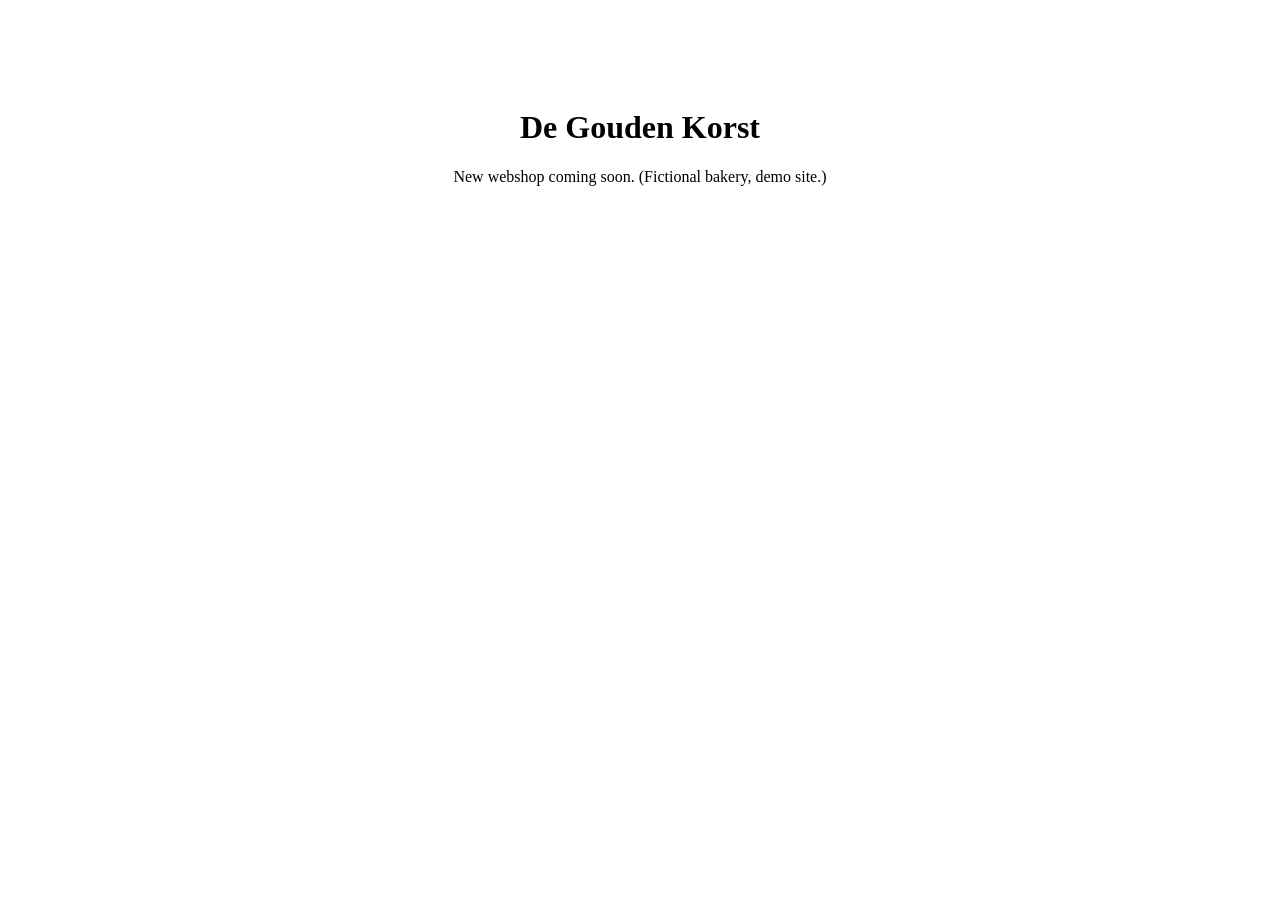
==== index.html @ d1b5ece7 "Initial commit: placeholder page" ====
<!doctype html>
<html lang="en"><head><meta charset="utf-8"><meta name="viewport" content="width=device-width, initial-scale=1"><title>De Gouden Korst</title></head>
<body style="font-family:Georgia,serif;text-align:center;padding:80px 16px"><h1>De Gouden Korst</h1><p>New webshop coming soon. (Fictional bakery, demo site.)</p></body></html>
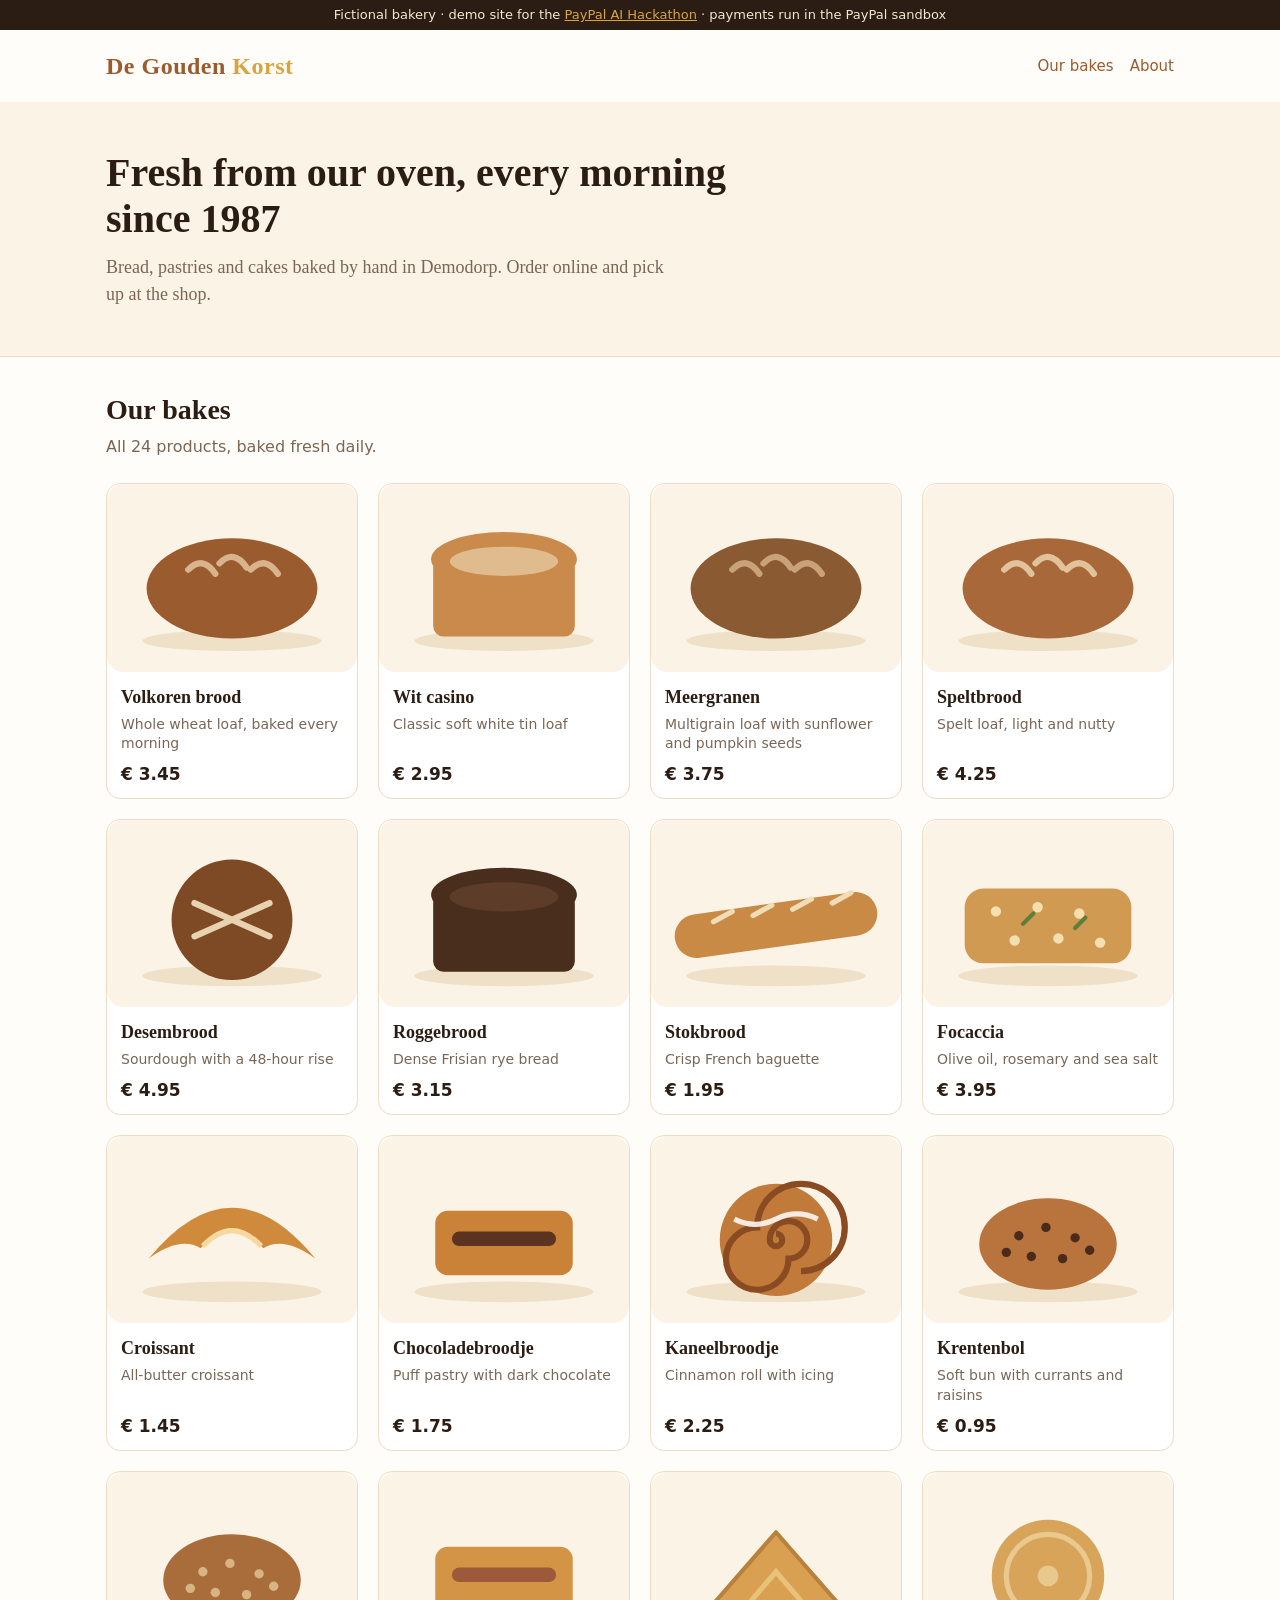
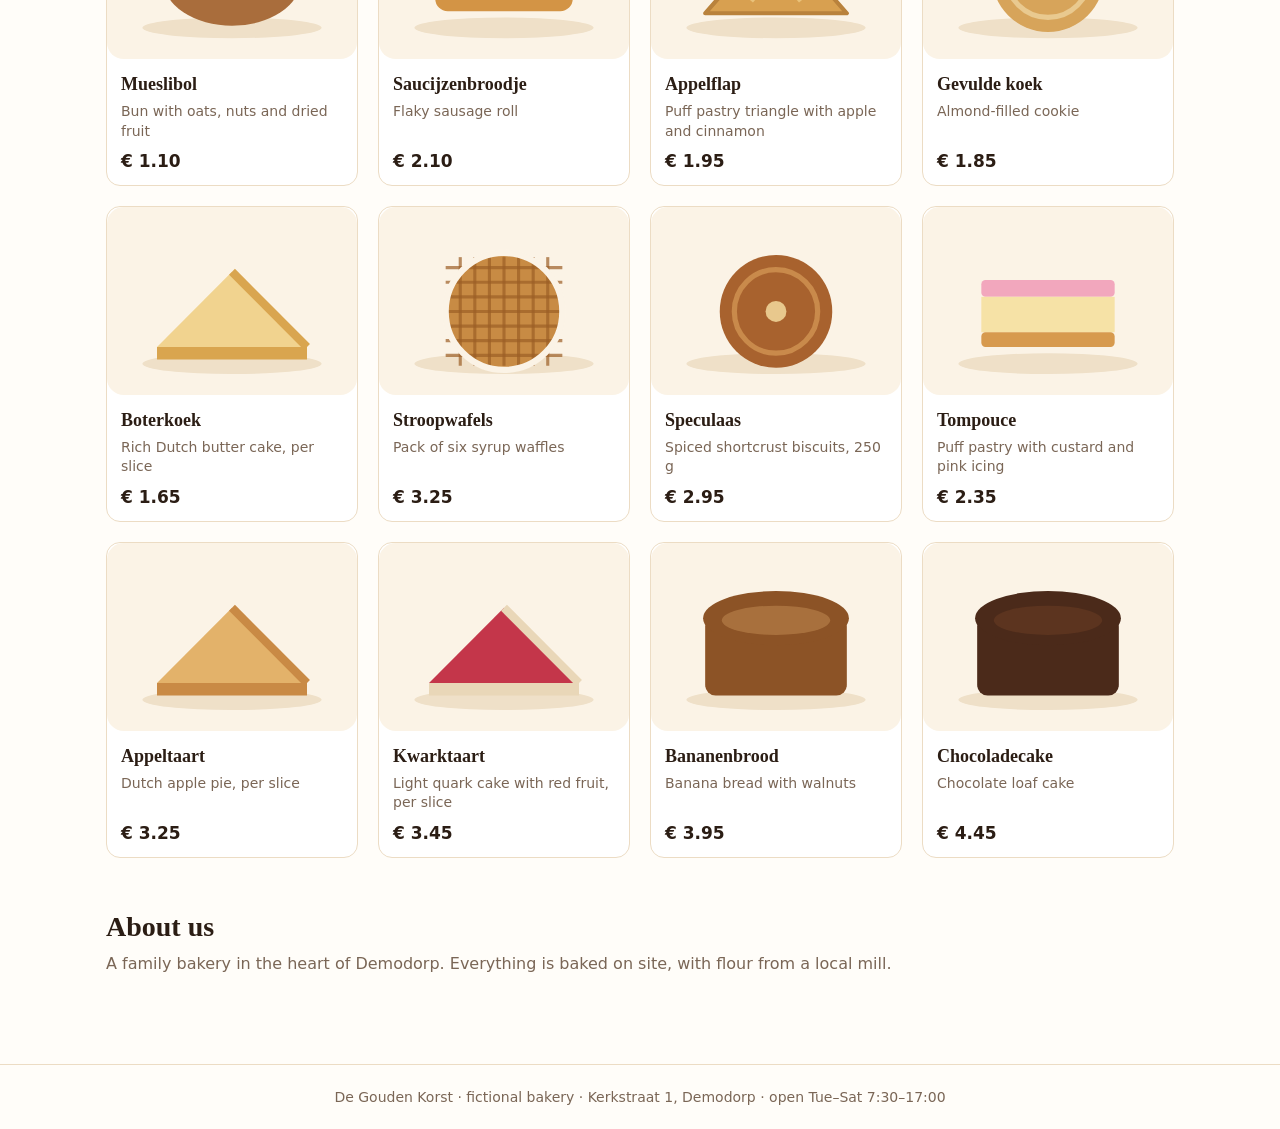
==== commit 836deb41: "Milestone 1: homepage and product catalogue - Homepage with hero and about section - Catalogue of al" ====
--- a/index.html
+++ b/index.html
@@ -1,3 +1,250 @@
 <!doctype html>
-<html lang="en"><head><meta charset="utf-8"><meta name="viewport" content="width=device-width, initial-scale=1"><title>De Gouden Korst</title></head>
-<body style="font-family:Georgia,serif;text-align:center;padding:80px 16px"><h1>De Gouden Korst</h1><p>New webshop coming soon. (Fictional bakery, demo site.)</p></body></html>
+<html lang="en">
+<head>
+<meta charset="utf-8">
+<meta name="viewport" content="width=device-width, initial-scale=1">
+<title>De Gouden Korst – artisan bakery</title>
+<link rel="stylesheet" href="css/style.css">
+</head>
+<body>
+<div class="demo-notice">Fictional bakery &middot; demo site for the <a href="https://paypalaihackathon.devpost.com/">PayPal AI Hackathon</a> &middot; payments run in the PayPal sandbox</div>
+<header class="site">
+  <a class="logo" href="index.html">De Gouden <span>Korst</span></a>
+  <nav><a href="#assortiment">Our bakes</a><a href="#about">About</a></nav>
+</header>
+<section class="hero"><div class="hero-inner">
+  <h1>Fresh from our oven, every morning since 1987</h1>
+  <p>Bread, pastries and cakes baked by hand in Demodorp. Order online and pick up at the shop.</p>
+</div></section>
+<main>
+  <section id="assortiment">
+    <h2>Our bakes</h2>
+    <p class="lead">All 24 products, baked fresh daily.</p>
+    <div class="grid">
+    <article class="product" data-slug="volkoren" data-name="Volkoren brood" data-price="3.45">
+      <img src="img/volkoren.svg" alt="Volkoren brood: Whole wheat loaf, baked every morning" width="240" height="180" loading="lazy">
+      <div class="body">
+        <h3>Volkoren brood</h3>
+        <p>Whole wheat loaf, baked every morning</p>
+        <div class="price">&euro; 3.45</div>
+        
+      </div>
+    </article>
+    <article class="product" data-slug="wit-casino" data-name="Wit casino" data-price="2.95">
+      <img src="img/wit-casino.svg" alt="Wit casino: Classic soft white tin loaf" width="240" height="180" loading="lazy">
+      <div class="body">
+        <h3>Wit casino</h3>
+        <p>Classic soft white tin loaf</p>
+        <div class="price">&euro; 2.95</div>
+        
+      </div>
+    </article>
+    <article class="product" data-slug="meergranen" data-name="Meergranen" data-price="3.75">
+      <img src="img/meergranen.svg" alt="Meergranen: Multigrain loaf with sunflower and pumpkin seeds" width="240" height="180" loading="lazy">
+      <div class="body">
+        <h3>Meergranen</h3>
+        <p>Multigrain loaf with sunflower and pumpkin seeds</p>
+        <div class="price">&euro; 3.75</div>
+        
+      </div>
+    </article>
+    <article class="product" data-slug="spelt" data-name="Speltbrood" data-price="4.25">
+      <img src="img/spelt.svg" alt="Speltbrood: Spelt loaf, light and nutty" width="240" height="180" loading="lazy">
+      <div class="body">
+        <h3>Speltbrood</h3>
+        <p>Spelt loaf, light and nutty</p>
+        <div class="price">&euro; 4.25</div>
+        
+      </div>
+    </article>
+    <article class="product" data-slug="desem" data-name="Desembrood" data-price="4.95">
+      <img src="img/desem.svg" alt="Desembrood: Sourdough with a 48-hour rise" width="240" height="180" loading="lazy">
+      <div class="body">
+        <h3>Desembrood</h3>
+        <p>Sourdough with a 48-hour rise</p>
+        <div class="price">&euro; 4.95</div>
+        
+      </div>
+    </article>
+    <article class="product" data-slug="rogge" data-name="Roggebrood" data-price="3.15">
+      <img src="img/rogge.svg" alt="Roggebrood: Dense Frisian rye bread" width="240" height="180" loading="lazy">
+      <div class="body">
+        <h3>Roggebrood</h3>
+        <p>Dense Frisian rye bread</p>
+        <div class="price">&euro; 3.15</div>
+        
+      </div>
+    </article>
+    <article class="product" data-slug="stokbrood" data-name="Stokbrood" data-price="1.95">
+      <img src="img/stokbrood.svg" alt="Stokbrood: Crisp French baguette" width="240" height="180" loading="lazy">
+      <div class="body">
+        <h3>Stokbrood</h3>
+        <p>Crisp French baguette</p>
+        <div class="price">&euro; 1.95</div>
+        
+      </div>
+    </article>
+    <article class="product" data-slug="focaccia" data-name="Focaccia" data-price="3.95">
+      <img src="img/focaccia.svg" alt="Focaccia: Olive oil, rosemary and sea salt" width="240" height="180" loading="lazy">
+      <div class="body">
+        <h3>Focaccia</h3>
+        <p>Olive oil, rosemary and sea salt</p>
+        <div class="price">&euro; 3.95</div>
+        
+      </div>
+    </article>
+    <article class="product" data-slug="croissant" data-name="Croissant" data-price="1.45">
+      <img src="img/croissant.svg" alt="Croissant: All-butter croissant" width="240" height="180" loading="lazy">
+      <div class="body">
+        <h3>Croissant</h3>
+        <p>All-butter croissant</p>
+        <div class="price">&euro; 1.45</div>
+        
+      </div>
+    </article>
+    <article class="product" data-slug="chocoladebroodje" data-name="Chocoladebroodje" data-price="1.75">
+      <img src="img/chocoladebroodje.svg" alt="Chocoladebroodje: Puff pastry with dark chocolate" width="240" height="180" loading="lazy">
+      <div class="body">
+        <h3>Chocoladebroodje</h3>
+        <p>Puff pastry with dark chocolate</p>
+        <div class="price">&euro; 1.75</div>
+        
+      </div>
+    </article>
+    <article class="product" data-slug="kaneelbroodje" data-name="Kaneelbroodje" data-price="2.25">
+      <img src="img/kaneelbroodje.svg" alt="Kaneelbroodje: Cinnamon roll with icing" width="240" height="180" loading="lazy">
+      <div class="body">
+        <h3>Kaneelbroodje</h3>
+        <p>Cinnamon roll with icing</p>
+        <div class="price">&euro; 2.25</div>
+        
+      </div>
+    </article>
+    <article class="product" data-slug="krentenbol" data-name="Krentenbol" data-price="0.95">
+      <img src="img/krentenbol.svg" alt="Krentenbol: Soft bun with currants and raisins" width="240" height="180" loading="lazy">
+      <div class="body">
+        <h3>Krentenbol</h3>
+        <p>Soft bun with currants and raisins</p>
+        <div class="price">&euro; 0.95</div>
+        
+      </div>
+    </article>
+    <article class="product" data-slug="muesli-bol" data-name="Mueslibol" data-price="1.10">
+      <img src="img/muesli-bol.svg" alt="Mueslibol: Bun with oats, nuts and dried fruit" width="240" height="180" loading="lazy">
+      <div class="body">
+        <h3>Mueslibol</h3>
+        <p>Bun with oats, nuts and dried fruit</p>
+        <div class="price">&euro; 1.10</div>
+        
+      </div>
+    </article>
+    <article class="product" data-slug="saucijzenbroodje" data-name="Saucijzenbroodje" data-price="2.10">
+      <img src="img/saucijzenbroodje.svg" alt="Saucijzenbroodje: Flaky sausage roll" width="240" height="180" loading="lazy">
+      <div class="body">
+        <h3>Saucijzenbroodje</h3>
+        <p>Flaky sausage roll</p>
+        <div class="price">&euro; 2.10</div>
+        
+      </div>
+    </article>
+    <article class="product" data-slug="appelflap" data-name="Appelflap" data-price="1.95">
+      <img src="img/appelflap.svg" alt="Appelflap: Puff pastry triangle with apple and cinnamon" width="240" height="180" loading="lazy">
+      <div class="body">
+        <h3>Appelflap</h3>
+        <p>Puff pastry triangle with apple and cinnamon</p>
+        <div class="price">&euro; 1.95</div>
+        
+      </div>
+    </article>
+    <article class="product" data-slug="gevulde-koek" data-name="Gevulde koek" data-price="1.85">
+      <img src="img/gevulde-koek.svg" alt="Gevulde koek: Almond-filled cookie" width="240" height="180" loading="lazy">
+      <div class="body">
+        <h3>Gevulde koek</h3>
+        <p>Almond-filled cookie</p>
+        <div class="price">&euro; 1.85</div>
+        
+      </div>
+    </article>
+    <article class="product" data-slug="boterkoek" data-name="Boterkoek" data-price="1.65">
+      <img src="img/boterkoek.svg" alt="Boterkoek: Rich Dutch butter cake, per slice" width="240" height="180" loading="lazy">
+      <div class="body">
+        <h3>Boterkoek</h3>
+        <p>Rich Dutch butter cake, per slice</p>
+        <div class="price">&euro; 1.65</div>
+        
+      </div>
+    </article>
+    <article class="product" data-slug="stroopwafel" data-name="Stroopwafels" data-price="3.25">
+      <img src="img/stroopwafel.svg" alt="Stroopwafels: Pack of six syrup waffles" width="240" height="180" loading="lazy">
+      <div class="body">
+        <h3>Stroopwafels</h3>
+        <p>Pack of six syrup waffles</p>
+        <div class="price">&euro; 3.25</div>
+        
+      </div>
+    </article>
+    <article class="product" data-slug="speculaas" data-name="Speculaas" data-price="2.95">
+      <img src="img/speculaas.svg" alt="Speculaas: Spiced shortcrust biscuits, 250 g" width="240" height="180" loading="lazy">
+      <div class="body">
+        <h3>Speculaas</h3>
+        <p>Spiced shortcrust biscuits, 250 g</p>
+        <div class="price">&euro; 2.95</div>
+        
+      </div>
+    </article>
+    <article class="product" data-slug="tompouce" data-name="Tompouce" data-price="2.35">
+      <img src="img/tompouce.svg" alt="Tompouce: Puff pastry with custard and pink icing" width="240" height="180" loading="lazy">
+      <div class="body">
+        <h3>Tompouce</h3>
+        <p>Puff pastry with custard and pink icing</p>
+        <div class="price">&euro; 2.35</div>
+        
+      </div>
+    </article>
+    <article class="product" data-slug="appeltaart" data-name="Appeltaart" data-price="3.25">
+      <img src="img/appeltaart.svg" alt="Appeltaart: Dutch apple pie, per slice" width="240" height="180" loading="lazy">
+      <div class="body">
+        <h3>Appeltaart</h3>
+        <p>Dutch apple pie, per slice</p>
+        <div class="price">&euro; 3.25</div>
+        
+      </div>
+    </article>
+    <article class="product" data-slug="kwarktaart" data-name="Kwarktaart" data-price="3.45">
+      <img src="img/kwarktaart.svg" alt="Kwarktaart: Light quark cake with red fruit, per slice" width="240" height="180" loading="lazy">
+      <div class="body">
+        <h3>Kwarktaart</h3>
+        <p>Light quark cake with red fruit, per slice</p>
+        <div class="price">&euro; 3.45</div>
+        
+      </div>
+    </article>
+    <article class="product" data-slug="bananenbrood" data-name="Bananenbrood" data-price="3.95">
+      <img src="img/bananenbrood.svg" alt="Bananenbrood: Banana bread with walnuts" width="240" height="180" loading="lazy">
+      <div class="body">
+        <h3>Bananenbrood</h3>
+        <p>Banana bread with walnuts</p>
+        <div class="price">&euro; 3.95</div>
+        
+      </div>
+    </article>
+    <article class="product" data-slug="chocolade-cake" data-name="Chocoladecake" data-price="4.45">
+      <img src="img/chocolade-cake.svg" alt="Chocoladecake: Chocolate loaf cake" width="240" height="180" loading="lazy">
+      <div class="body">
+        <h3>Chocoladecake</h3>
+        <p>Chocolate loaf cake</p>
+        <div class="price">&euro; 4.45</div>
+        
+      </div>
+    </article>
+    </div>
+  </section>
+  <section id="about" style="margin-top:48px">
+    <h2>About us</h2>
+    <p class="lead">A family bakery in the heart of Demodorp. Everything is baked on site, with flour from a local mill.</p>
+  </section>
+</main>
+
+<footer>De Gouden Korst &middot; fictional bakery &middot; Kerkstraat 1, Demodorp &middot; open Tue&ndash;Sat 7:30&ndash;17:00</footer>
+</body>
+</html>
--- a/css/style.css
+++ b/css/style.css
@@ -0,0 +1,35 @@
+:root {
+  --cream: #fbf3e6; --crust: #9a5b2e; --ink: #2b1d14; --muted: #7a6656; --gold: #d9a43f; --line: #ecdcc4;
+}
+* { box-sizing: border-box; }
+body { margin: 0; font: 16px/1.5 Georgia, "Times New Roman", serif; color: var(--ink); background: #fffdf9; }
+a { color: var(--crust); }
+.demo-notice { background: var(--ink); color: #f6e7cf; text-align: center; font: 13px/1.4 system-ui, sans-serif; padding: 6px 12px; }
+.demo-notice a { color: var(--gold); }
+header.site { display: flex; justify-content: space-between; align-items: center; gap: 16px; max-width: 1100px; margin: 0 auto; padding: 18px 16px; }
+.logo { font-size: 24px; font-weight: bold; letter-spacing: .5px; color: var(--crust); text-decoration: none; }
+.logo span { color: var(--gold); }
+nav a { margin-left: 16px; text-decoration: none; font-family: system-ui, sans-serif; font-size: 15px; }
+.hero { background: var(--cream); border-bottom: 1px solid var(--line); }
+.hero-inner { max-width: 1100px; margin: 0 auto; padding: 48px 16px; }
+.hero h1 { font-size: 40px; line-height: 1.15; margin: 0 0 12px; max-width: 640px; }
+.hero p { font-size: 18px; color: var(--muted); max-width: 560px; margin: 0; }
+main { max-width: 1100px; margin: 0 auto; padding: 32px 16px 64px; }
+h2 { font-size: 28px; margin: 0 0 4px; }
+.lead { color: var(--muted); margin: 0 0 24px; font-family: system-ui, sans-serif; }
+.grid { display: grid; grid-template-columns: repeat(auto-fill, minmax(220px, 1fr)); gap: 20px; }
+.product { border: 1px solid var(--line); border-radius: 14px; overflow: hidden; background: #fff; display: flex; flex-direction: column; }
+.product img { width: 100%; height: auto; display: block; aspect-ratio: 4 / 3; }
+.product .body { padding: 12px 14px 14px; display: flex; flex-direction: column; gap: 4px; flex: 1; }
+.product h3 { margin: 0; font-size: 18px; }
+.product p { margin: 0; color: var(--muted); font: 14px/1.4 system-ui, sans-serif; flex: 1; }
+.price { font: 600 17px system-ui, sans-serif; color: var(--ink); margin-top: 6px; }
+footer { border-top: 1px solid var(--line); color: var(--muted); font: 14px system-ui, sans-serif; text-align: center; padding: 24px 16px; }
+@media (max-width: 600px) {
+  header.site { flex-direction: column; align-items: flex-start; gap: 6px; }
+  nav a { margin: 0 14px 0 0; }
+  .hero-inner { padding: 32px 16px; }
+  .hero h1 { font-size: 30px; }
+  .grid { grid-template-columns: repeat(2, minmax(0, 1fr)); gap: 12px; }
+  .product h3 { font-size: 16px; }
+}
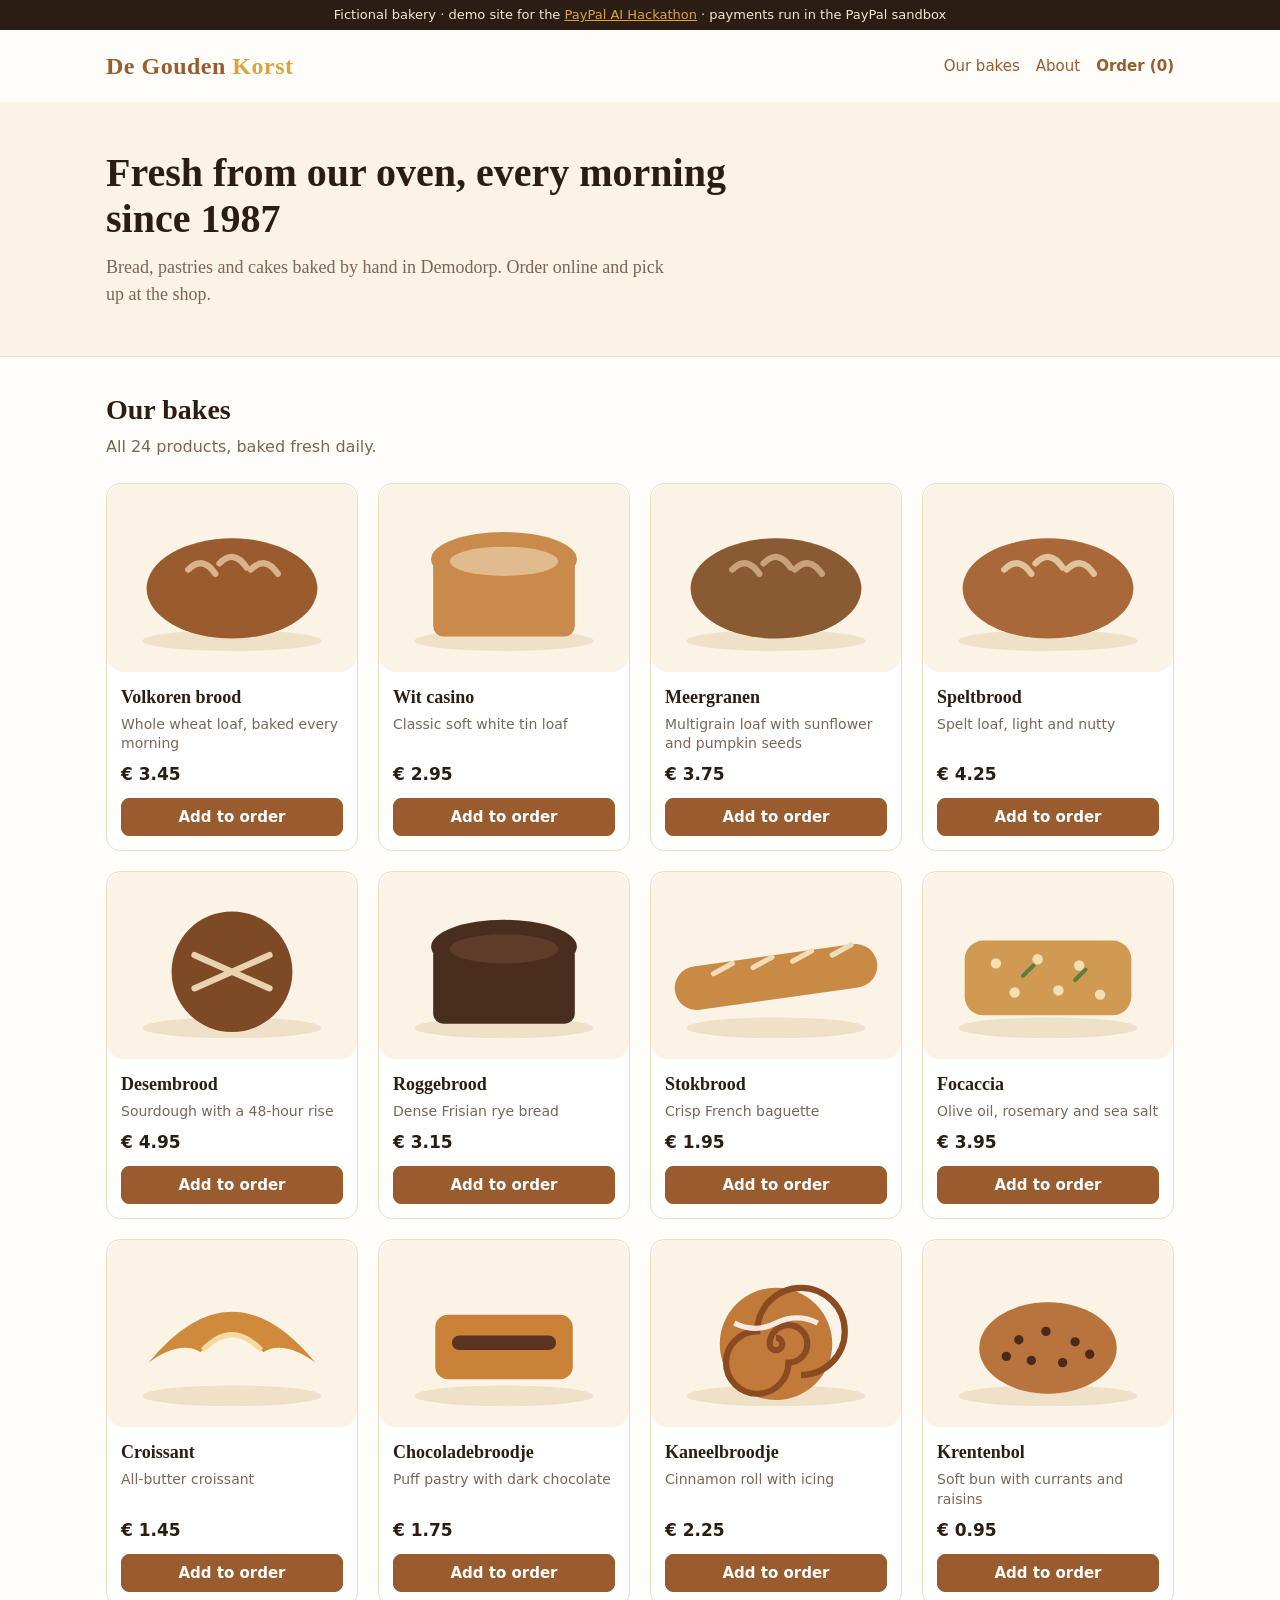
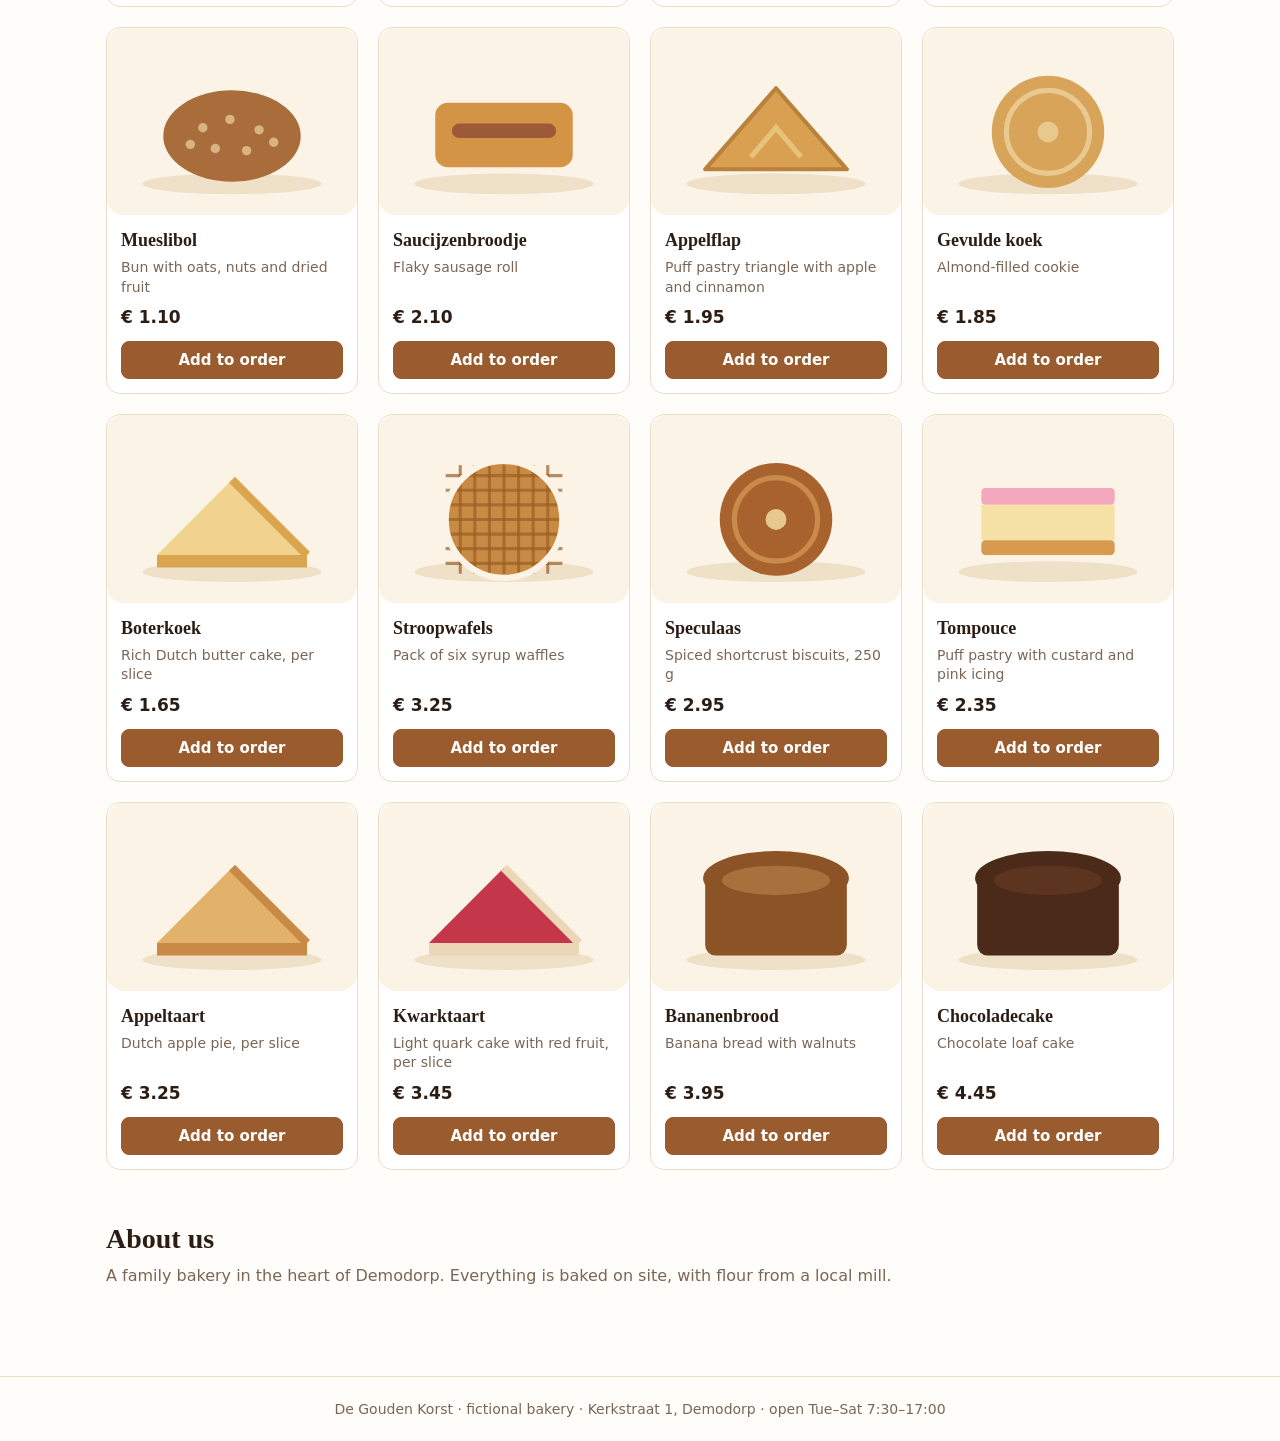
==== commit 7c176913: "Milestone 2: ordering and checkout with PayPal - "Add to order" on every product, cart kept in the b" ====
--- a/index.html
+++ b/index.html
@@ -10,7 +10,7 @@
 <div class="demo-notice">Fictional bakery &middot; demo site for the <a href="https://paypalaihackathon.devpost.com/">PayPal AI Hackathon</a> &middot; payments run in the PayPal sandbox</div>
 <header class="site">
   <a class="logo" href="index.html">De Gouden <span>Korst</span></a>
-  <nav><a href="#assortiment">Our bakes</a><a href="#about">About</a></nav>
+  <nav><a href="#assortiment">Our bakes</a><a href="#about">About</a><a class="cart-link" href="checkout.html">Order (<span id="cart-count">0</span>)</a></nav>
 </header>
 <section class="hero"><div class="hero-inner">
   <h1>Fresh from our oven, every morning since 1987</h1>
@@ -27,7 +27,7 @@
         <h3>Volkoren brood</h3>
         <p>Whole wheat loaf, baked every morning</p>
         <div class="price">&euro; 3.45</div>
-        
+        <button type="button" data-add="volkoren">Add to order</button>
       </div>
     </article>
     <article class="product" data-slug="wit-casino" data-name="Wit casino" data-price="2.95">
@@ -36,7 +36,7 @@
         <h3>Wit casino</h3>
         <p>Classic soft white tin loaf</p>
         <div class="price">&euro; 2.95</div>
-        
+        <button type="button" data-add="wit-casino">Add to order</button>
       </div>
     </article>
     <article class="product" data-slug="meergranen" data-name="Meergranen" data-price="3.75">
@@ -45,7 +45,7 @@
         <h3>Meergranen</h3>
         <p>Multigrain loaf with sunflower and pumpkin seeds</p>
         <div class="price">&euro; 3.75</div>
-        
+        <button type="button" data-add="meergranen">Add to order</button>
       </div>
     </article>
     <article class="product" data-slug="spelt" data-name="Speltbrood" data-price="4.25">
@@ -54,7 +54,7 @@
         <h3>Speltbrood</h3>
         <p>Spelt loaf, light and nutty</p>
         <div class="price">&euro; 4.25</div>
-        
+        <button type="button" data-add="spelt">Add to order</button>
       </div>
     </article>
     <article class="product" data-slug="desem" data-name="Desembrood" data-price="4.95">
@@ -63,7 +63,7 @@
         <h3>Desembrood</h3>
         <p>Sourdough with a 48-hour rise</p>
         <div class="price">&euro; 4.95</div>
-        
+        <button type="button" data-add="desem">Add to order</button>
       </div>
     </article>
     <article class="product" data-slug="rogge" data-name="Roggebrood" data-price="3.15">
@@ -72,7 +72,7 @@
         <h3>Roggebrood</h3>
         <p>Dense Frisian rye bread</p>
         <div class="price">&euro; 3.15</div>
-        
+        <button type="button" data-add="rogge">Add to order</button>
       </div>
     </article>
     <article class="product" data-slug="stokbrood" data-name="Stokbrood" data-price="1.95">
@@ -81,7 +81,7 @@
         <h3>Stokbrood</h3>
         <p>Crisp French baguette</p>
         <div class="price">&euro; 1.95</div>
-        
+        <button type="button" data-add="stokbrood">Add to order</button>
       </div>
     </article>
     <article class="product" data-slug="focaccia" data-name="Focaccia" data-price="3.95">
@@ -90,7 +90,7 @@
         <h3>Focaccia</h3>
         <p>Olive oil, rosemary and sea salt</p>
         <div class="price">&euro; 3.95</div>
-        
+        <button type="button" data-add="focaccia">Add to order</button>
       </div>
     </article>
     <article class="product" data-slug="croissant" data-name="Croissant" data-price="1.45">
@@ -99,7 +99,7 @@
         <h3>Croissant</h3>
         <p>All-butter croissant</p>
         <div class="price">&euro; 1.45</div>
-        
+        <button type="button" data-add="croissant">Add to order</button>
       </div>
     </article>
     <article class="product" data-slug="chocoladebroodje" data-name="Chocoladebroodje" data-price="1.75">
@@ -108,7 +108,7 @@
         <h3>Chocoladebroodje</h3>
         <p>Puff pastry with dark chocolate</p>
         <div class="price">&euro; 1.75</div>
-        
+        <button type="button" data-add="chocoladebroodje">Add to order</button>
       </div>
     </article>
     <article class="product" data-slug="kaneelbroodje" data-name="Kaneelbroodje" data-price="2.25">
@@ -117,7 +117,7 @@
         <h3>Kaneelbroodje</h3>
         <p>Cinnamon roll with icing</p>
         <div class="price">&euro; 2.25</div>
-        
+        <button type="button" data-add="kaneelbroodje">Add to order</button>
       </div>
     </article>
     <article class="product" data-slug="krentenbol" data-name="Krentenbol" data-price="0.95">
@@ -126,7 +126,7 @@
         <h3>Krentenbol</h3>
         <p>Soft bun with currants and raisins</p>
         <div class="price">&euro; 0.95</div>
-        
+        <button type="button" data-add="krentenbol">Add to order</button>
       </div>
     </article>
     <article class="product" data-slug="muesli-bol" data-name="Mueslibol" data-price="1.10">
@@ -135,7 +135,7 @@
         <h3>Mueslibol</h3>
         <p>Bun with oats, nuts and dried fruit</p>
         <div class="price">&euro; 1.10</div>
-        
+        <button type="button" data-add="muesli-bol">Add to order</button>
       </div>
     </article>
     <article class="product" data-slug="saucijzenbroodje" data-name="Saucijzenbroodje" data-price="2.10">
@@ -144,7 +144,7 @@
         <h3>Saucijzenbroodje</h3>
         <p>Flaky sausage roll</p>
         <div class="price">&euro; 2.10</div>
-        
+        <button type="button" data-add="saucijzenbroodje">Add to order</button>
       </div>
     </article>
     <article class="product" data-slug="appelflap" data-name="Appelflap" data-price="1.95">
@@ -153,7 +153,7 @@
         <h3>Appelflap</h3>
         <p>Puff pastry triangle with apple and cinnamon</p>
         <div class="price">&euro; 1.95</div>
-        
+        <button type="button" data-add="appelflap">Add to order</button>
       </div>
     </article>
     <article class="product" data-slug="gevulde-koek" data-name="Gevulde koek" data-price="1.85">
@@ -162,7 +162,7 @@
         <h3>Gevulde koek</h3>
         <p>Almond-filled cookie</p>
         <div class="price">&euro; 1.85</div>
-        
+        <button type="button" data-add="gevulde-koek">Add to order</button>
       </div>
     </article>
     <article class="product" data-slug="boterkoek" data-name="Boterkoek" data-price="1.65">
@@ -171,7 +171,7 @@
         <h3>Boterkoek</h3>
         <p>Rich Dutch butter cake, per slice</p>
         <div class="price">&euro; 1.65</div>
-        
+        <button type="button" data-add="boterkoek">Add to order</button>
       </div>
     </article>
     <article class="product" data-slug="stroopwafel" data-name="Stroopwafels" data-price="3.25">
@@ -180,7 +180,7 @@
         <h3>Stroopwafels</h3>
         <p>Pack of six syrup waffles</p>
         <div class="price">&euro; 3.25</div>
-        
+        <button type="button" data-add="stroopwafel">Add to order</button>
       </div>
     </article>
     <article class="product" data-slug="speculaas" data-name="Speculaas" data-price="2.95">
@@ -189,7 +189,7 @@
         <h3>Speculaas</h3>
         <p>Spiced shortcrust biscuits, 250 g</p>
         <div class="price">&euro; 2.95</div>
-        
+        <button type="button" data-add="speculaas">Add to order</button>
       </div>
     </article>
     <article class="product" data-slug="tompouce" data-name="Tompouce" data-price="2.35">
@@ -198,7 +198,7 @@
         <h3>Tompouce</h3>
         <p>Puff pastry with custard and pink icing</p>
         <div class="price">&euro; 2.35</div>
-        
+        <button type="button" data-add="tompouce">Add to order</button>
       </div>
     </article>
     <article class="product" data-slug="appeltaart" data-name="Appeltaart" data-price="3.25">
@@ -207,7 +207,7 @@
         <h3>Appeltaart</h3>
         <p>Dutch apple pie, per slice</p>
         <div class="price">&euro; 3.25</div>
-        
+        <button type="button" data-add="appeltaart">Add to order</button>
       </div>
     </article>
     <article class="product" data-slug="kwarktaart" data-name="Kwarktaart" data-price="3.45">
@@ -216,7 +216,7 @@
         <h3>Kwarktaart</h3>
         <p>Light quark cake with red fruit, per slice</p>
         <div class="price">&euro; 3.45</div>
-        
+        <button type="button" data-add="kwarktaart">Add to order</button>
       </div>
     </article>
     <article class="product" data-slug="bananenbrood" data-name="Bananenbrood" data-price="3.95">
@@ -225,7 +225,7 @@
         <h3>Bananenbrood</h3>
         <p>Banana bread with walnuts</p>
         <div class="price">&euro; 3.95</div>
-        
+        <button type="button" data-add="bananenbrood">Add to order</button>
       </div>
     </article>
     <article class="product" data-slug="chocolade-cake" data-name="Chocoladecake" data-price="4.45">
@@ -234,7 +234,7 @@
         <h3>Chocoladecake</h3>
         <p>Chocolate loaf cake</p>
         <div class="price">&euro; 4.45</div>
-        
+        <button type="button" data-add="chocolade-cake">Add to order</button>
       </div>
     </article>
     </div>
@@ -244,6 +244,7 @@
     <p class="lead">A family bakery in the heart of Demodorp. Everything is baked on site, with flour from a local mill.</p>
   </section>
 </main>
+<script src="js/cart.js"></script>
 
 <footer>De Gouden Korst &middot; fictional bakery &middot; Kerkstraat 1, Demodorp &middot; open Tue&ndash;Sat 7:30&ndash;17:00</footer>
 </body>
--- a/css/style.css
+++ b/css/style.css
@@ -33,3 +33,21 @@
   .grid { grid-template-columns: repeat(2, minmax(0, 1fr)); gap: 12px; }
   .product h3 { font-size: 16px; }
 }
+
+.product button, .btn { margin-top: 10px; font: 600 15px system-ui, sans-serif; padding: 9px 12px; border-radius: 8px; border: 1px solid var(--crust); background: var(--crust); color: #fff; cursor: pointer; }
+.product button:active { transform: translateY(1px); }
+.cart-link { font: 600 15px system-ui, sans-serif; }
+.checkout { display: grid; grid-template-columns: 1.3fr 1fr; gap: 28px; align-items: start; }
+.panel { border: 1px solid var(--line); border-radius: 14px; padding: 18px; background: #fff; }
+.panel h3 { margin: 0 0 10px; }
+.lines { list-style: none; padding: 0; margin: 0; font-family: system-ui, sans-serif; }
+.lines li { display: flex; justify-content: space-between; gap: 12px; padding: 8px 0; border-bottom: 1px solid var(--line); }
+.total { display: flex; justify-content: space-between; font: 700 18px system-ui, sans-serif; margin-top: 12px; }
+label { display: block; font: 600 14px system-ui, sans-serif; margin: 14px 0 6px; }
+select, input { width: 100%; font: 16px system-ui, sans-serif; padding: 9px 10px; border: 1px solid var(--line); border-radius: 8px; }
+.slots { display: grid; grid-template-columns: repeat(3, 1fr); gap: 8px; }
+.slots label { margin: 0; display: flex; align-items: center; justify-content: center; gap: 6px; border: 1px solid var(--line); border-radius: 8px; padding: 9px 6px; font-weight: 500; cursor: pointer; }
+.slots input { width: auto; }
+.note { font: 14px system-ui, sans-serif; color: var(--muted); }
+.success { background: #eaf6ec; border: 1px solid #b9dfc0; border-radius: 12px; padding: 16px; font-family: system-ui, sans-serif; }
+@media (max-width: 760px) { .checkout { grid-template-columns: 1fr; } .slots { grid-template-columns: repeat(2, 1fr); } }
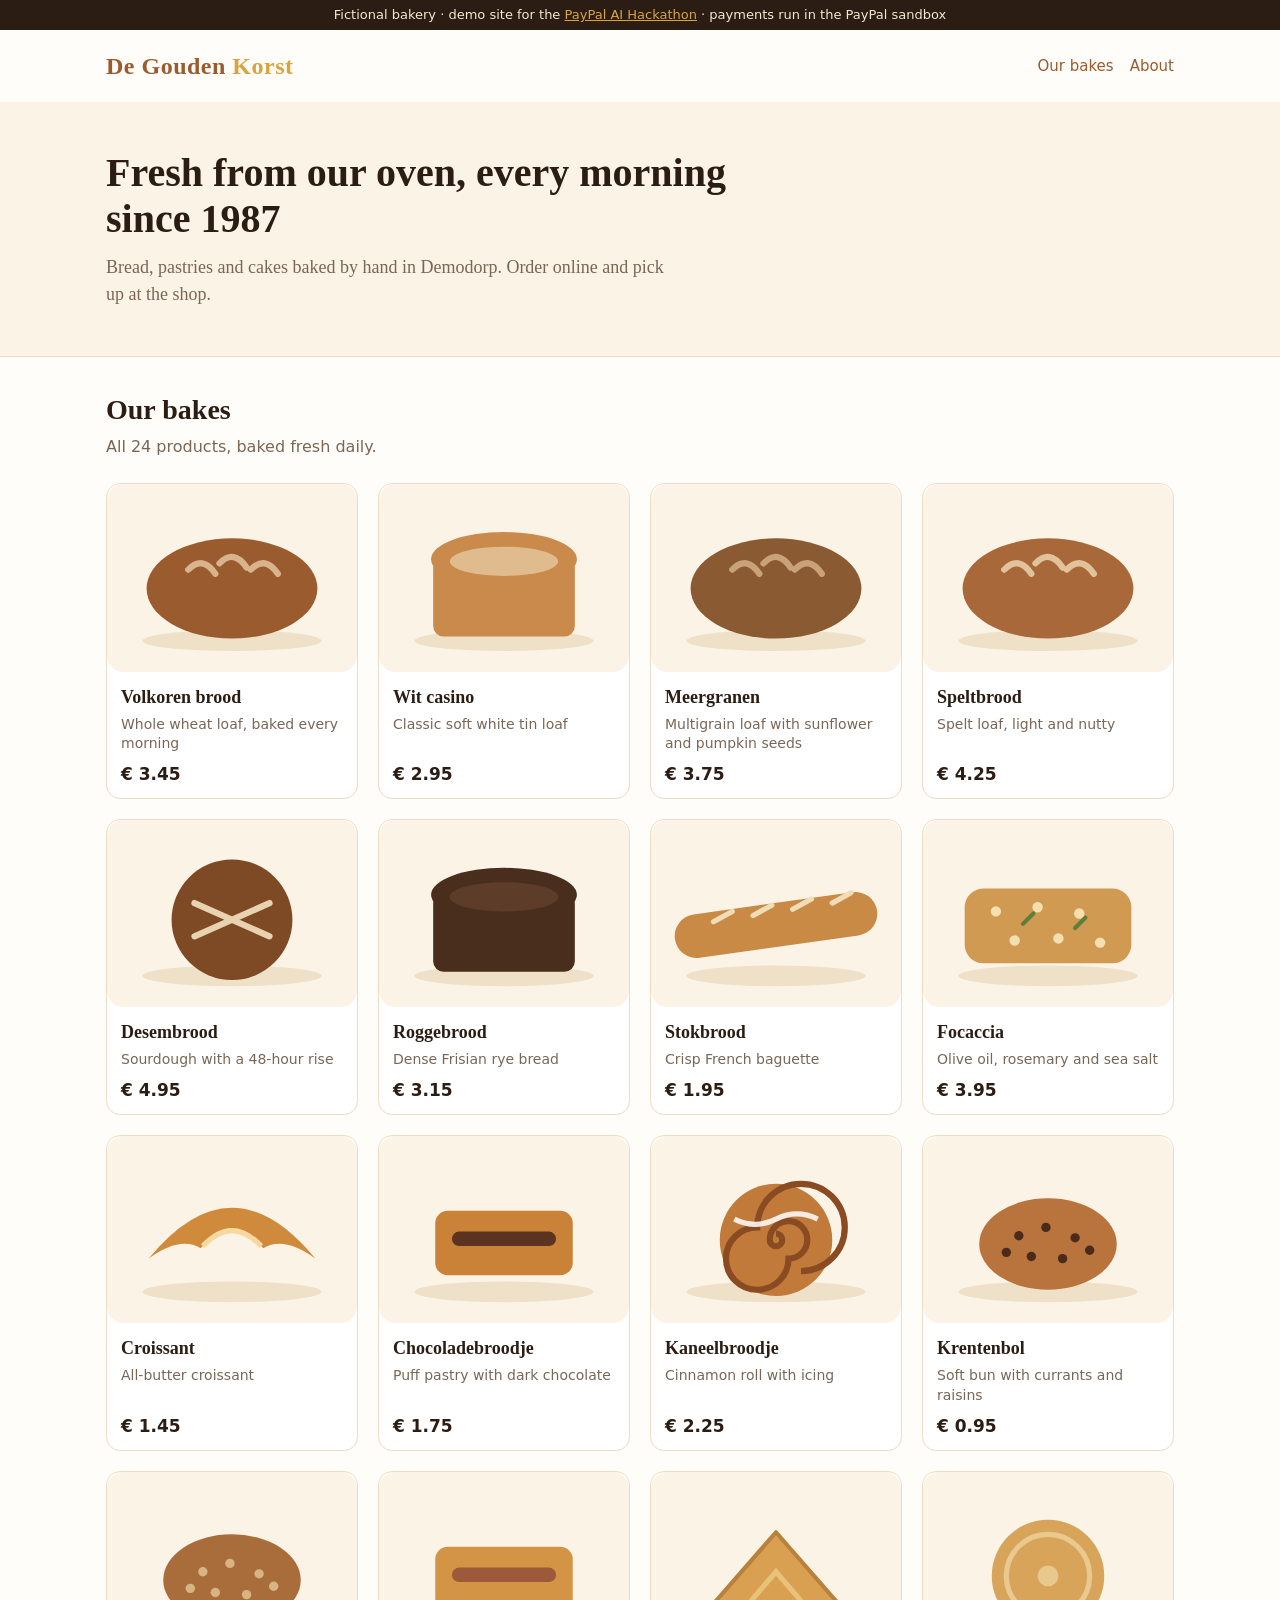
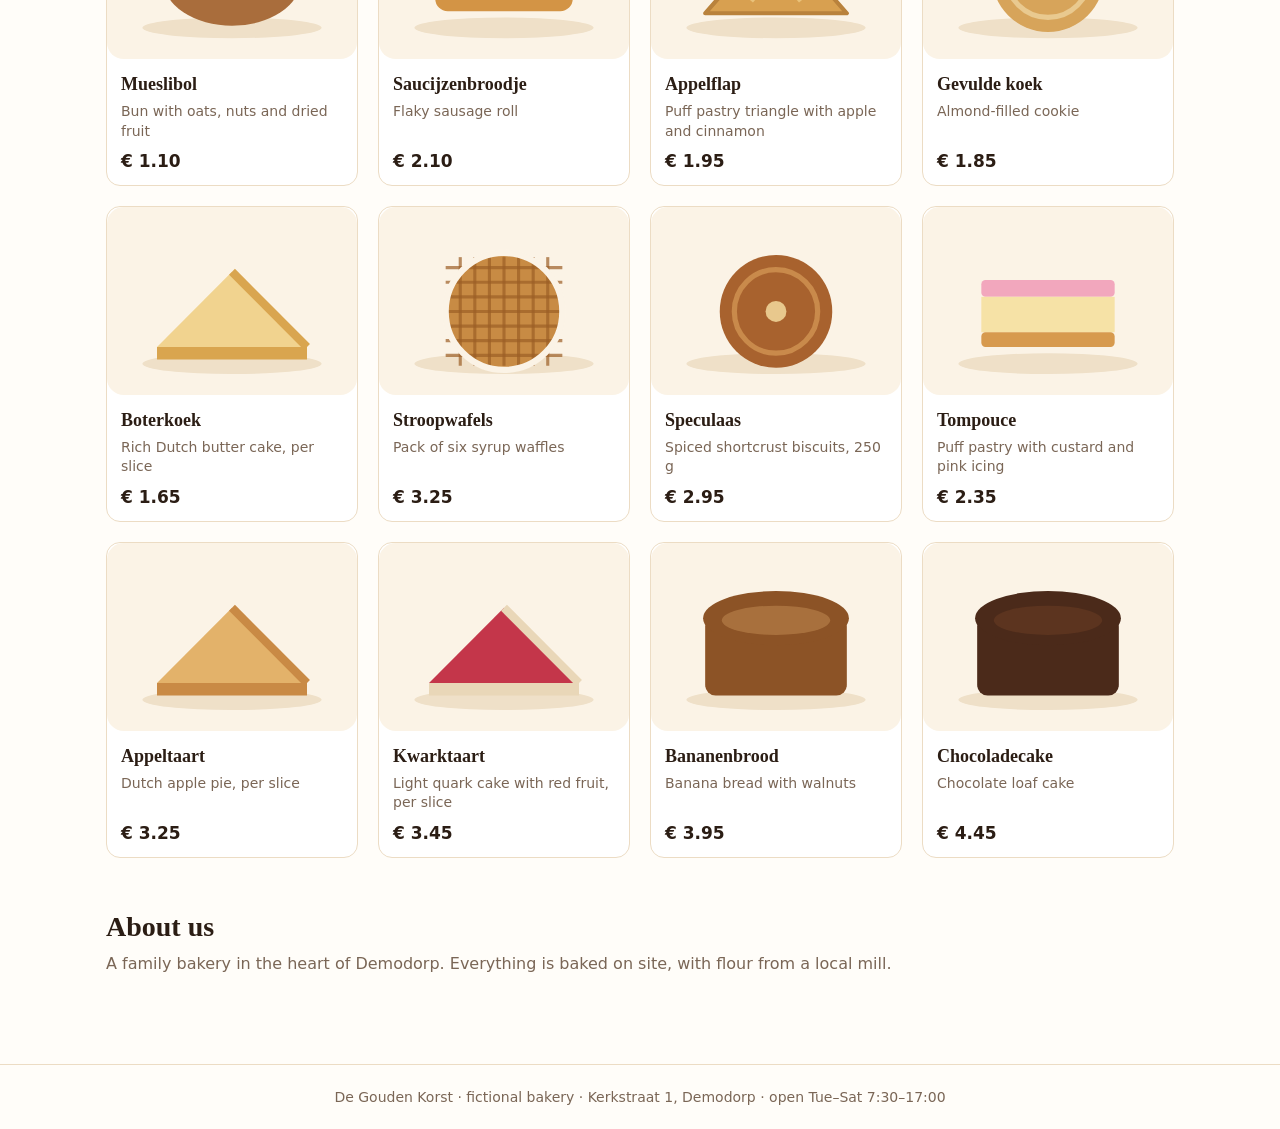
==== commit 0d05e320: "Merge milestone 1: homepage and product catalogue Milestone 1: homepage and product catalogue" ====
--- a/index.html
+++ b/index.html
@@ -10,7 +10,7 @@
 <div class="demo-notice">Fictional bakery &middot; demo site for the <a href="https://paypalaihackathon.devpost.com/">PayPal AI Hackathon</a> &middot; payments run in the PayPal sandbox</div>
 <header class="site">
   <a class="logo" href="index.html">De Gouden <span>Korst</span></a>
-  <nav><a href="#assortiment">Our bakes</a><a href="#about">About</a><a class="cart-link" href="checkout.html">Order (<span id="cart-count">0</span>)</a></nav>
+  <nav><a href="#assortiment">Our bakes</a><a href="#about">About</a></nav>
 </header>
 <section class="hero"><div class="hero-inner">
   <h1>Fresh from our oven, every morning since 1987</h1>
@@ -27,7 +27,7 @@
         <h3>Volkoren brood</h3>
         <p>Whole wheat loaf, baked every morning</p>
         <div class="price">&euro; 3.45</div>
-        <button type="button" data-add="volkoren">Add to order</button>
+        
       </div>
     </article>
     <article class="product" data-slug="wit-casino" data-name="Wit casino" data-price="2.95">
@@ -36,7 +36,7 @@
         <h3>Wit casino</h3>
         <p>Classic soft white tin loaf</p>
         <div class="price">&euro; 2.95</div>
-        <button type="button" data-add="wit-casino">Add to order</button>
+        
       </div>
     </article>
     <article class="product" data-slug="meergranen" data-name="Meergranen" data-price="3.75">
@@ -45,7 +45,7 @@
         <h3>Meergranen</h3>
         <p>Multigrain loaf with sunflower and pumpkin seeds</p>
         <div class="price">&euro; 3.75</div>
-        <button type="button" data-add="meergranen">Add to order</button>
+        
       </div>
     </article>
     <article class="product" data-slug="spelt" data-name="Speltbrood" data-price="4.25">
@@ -54,7 +54,7 @@
         <h3>Speltbrood</h3>
         <p>Spelt loaf, light and nutty</p>
         <div class="price">&euro; 4.25</div>
-        <button type="button" data-add="spelt">Add to order</button>
+        
       </div>
     </article>
     <article class="product" data-slug="desem" data-name="Desembrood" data-price="4.95">
@@ -63,7 +63,7 @@
         <h3>Desembrood</h3>
         <p>Sourdough with a 48-hour rise</p>
         <div class="price">&euro; 4.95</div>
-        <button type="button" data-add="desem">Add to order</button>
+        
       </div>
     </article>
     <article class="product" data-slug="rogge" data-name="Roggebrood" data-price="3.15">
@@ -72,7 +72,7 @@
         <h3>Roggebrood</h3>
         <p>Dense Frisian rye bread</p>
         <div class="price">&euro; 3.15</div>
-        <button type="button" data-add="rogge">Add to order</button>
+        
       </div>
     </article>
     <article class="product" data-slug="stokbrood" data-name="Stokbrood" data-price="1.95">
@@ -81,7 +81,7 @@
         <h3>Stokbrood</h3>
         <p>Crisp French baguette</p>
         <div class="price">&euro; 1.95</div>
-        <button type="button" data-add="stokbrood">Add to order</button>
+        
       </div>
     </article>
     <article class="product" data-slug="focaccia" data-name="Focaccia" data-price="3.95">
@@ -90,7 +90,7 @@
         <h3>Focaccia</h3>
         <p>Olive oil, rosemary and sea salt</p>
         <div class="price">&euro; 3.95</div>
-        <button type="button" data-add="focaccia">Add to order</button>
+        
       </div>
     </article>
     <article class="product" data-slug="croissant" data-name="Croissant" data-price="1.45">
@@ -99,7 +99,7 @@
         <h3>Croissant</h3>
         <p>All-butter croissant</p>
         <div class="price">&euro; 1.45</div>
-        <button type="button" data-add="croissant">Add to order</button>
+        
       </div>
     </article>
     <article class="product" data-slug="chocoladebroodje" data-name="Chocoladebroodje" data-price="1.75">
@@ -108,7 +108,7 @@
         <h3>Chocoladebroodje</h3>
         <p>Puff pastry with dark chocolate</p>
         <div class="price">&euro; 1.75</div>
-        <button type="button" data-add="chocoladebroodje">Add to order</button>
+        
       </div>
     </article>
     <article class="product" data-slug="kaneelbroodje" data-name="Kaneelbroodje" data-price="2.25">
@@ -117,7 +117,7 @@
         <h3>Kaneelbroodje</h3>
         <p>Cinnamon roll with icing</p>
         <div class="price">&euro; 2.25</div>
-        <button type="button" data-add="kaneelbroodje">Add to order</button>
+        
       </div>
     </article>
     <article class="product" data-slug="krentenbol" data-name="Krentenbol" data-price="0.95">
@@ -126,7 +126,7 @@
         <h3>Krentenbol</h3>
         <p>Soft bun with currants and raisins</p>
         <div class="price">&euro; 0.95</div>
-        <button type="button" data-add="krentenbol">Add to order</button>
+        
       </div>
     </article>
     <article class="product" data-slug="muesli-bol" data-name="Mueslibol" data-price="1.10">
@@ -135,7 +135,7 @@
         <h3>Mueslibol</h3>
         <p>Bun with oats, nuts and dried fruit</p>
         <div class="price">&euro; 1.10</div>
-        <button type="button" data-add="muesli-bol">Add to order</button>
+        
       </div>
     </article>
     <article class="product" data-slug="saucijzenbroodje" data-name="Saucijzenbroodje" data-price="2.10">
@@ -144,7 +144,7 @@
         <h3>Saucijzenbroodje</h3>
         <p>Flaky sausage roll</p>
         <div class="price">&euro; 2.10</div>
-        <button type="button" data-add="saucijzenbroodje">Add to order</button>
+        
       </div>
     </article>
     <article class="product" data-slug="appelflap" data-name="Appelflap" data-price="1.95">
@@ -153,7 +153,7 @@
         <h3>Appelflap</h3>
         <p>Puff pastry triangle with apple and cinnamon</p>
         <div class="price">&euro; 1.95</div>
-        <button type="button" data-add="appelflap">Add to order</button>
+        
       </div>
     </article>
     <article class="product" data-slug="gevulde-koek" data-name="Gevulde koek" data-price="1.85">
@@ -162,7 +162,7 @@
         <h3>Gevulde koek</h3>
         <p>Almond-filled cookie</p>
         <div class="price">&euro; 1.85</div>
-        <button type="button" data-add="gevulde-koek">Add to order</button>
+        
       </div>
     </article>
     <article class="product" data-slug="boterkoek" data-name="Boterkoek" data-price="1.65">
@@ -171,7 +171,7 @@
         <h3>Boterkoek</h3>
         <p>Rich Dutch butter cake, per slice</p>
         <div class="price">&euro; 1.65</div>
-        <button type="button" data-add="boterkoek">Add to order</button>
+        
       </div>
     </article>
     <article class="product" data-slug="stroopwafel" data-name="Stroopwafels" data-price="3.25">
@@ -180,7 +180,7 @@
         <h3>Stroopwafels</h3>
         <p>Pack of six syrup waffles</p>
         <div class="price">&euro; 3.25</div>
-        <button type="button" data-add="stroopwafel">Add to order</button>
+        
       </div>
     </article>
     <article class="product" data-slug="speculaas" data-name="Speculaas" data-price="2.95">
@@ -189,7 +189,7 @@
         <h3>Speculaas</h3>
         <p>Spiced shortcrust biscuits, 250 g</p>
         <div class="price">&euro; 2.95</div>
-        <button type="button" data-add="speculaas">Add to order</button>
+        
       </div>
     </article>
     <article class="product" data-slug="tompouce" data-name="Tompouce" data-price="2.35">
@@ -198,7 +198,7 @@
         <h3>Tompouce</h3>
         <p>Puff pastry with custard and pink icing</p>
         <div class="price">&euro; 2.35</div>
-        <button type="button" data-add="tompouce">Add to order</button>
+        
       </div>
     </article>
     <article class="product" data-slug="appeltaart" data-name="Appeltaart" data-price="3.25">
@@ -207,7 +207,7 @@
         <h3>Appeltaart</h3>
         <p>Dutch apple pie, per slice</p>
         <div class="price">&euro; 3.25</div>
-        <button type="button" data-add="appeltaart">Add to order</button>
+        
       </div>
     </article>
     <article class="product" data-slug="kwarktaart" data-name="Kwarktaart" data-price="3.45">
@@ -216,7 +216,7 @@
         <h3>Kwarktaart</h3>
         <p>Light quark cake with red fruit, per slice</p>
         <div class="price">&euro; 3.45</div>
-        <button type="button" data-add="kwarktaart">Add to order</button>
+        
       </div>
     </article>
     <article class="product" data-slug="bananenbrood" data-name="Bananenbrood" data-price="3.95">
@@ -225,7 +225,7 @@
         <h3>Bananenbrood</h3>
         <p>Banana bread with walnuts</p>
         <div class="price">&euro; 3.95</div>
-        <button type="button" data-add="bananenbrood">Add to order</button>
+        
       </div>
     </article>
     <article class="product" data-slug="chocolade-cake" data-name="Chocoladecake" data-price="4.45">
@@ -234,7 +234,7 @@
         <h3>Chocoladecake</h3>
         <p>Chocolate loaf cake</p>
         <div class="price">&euro; 4.45</div>
-        <button type="button" data-add="chocolade-cake">Add to order</button>
+        
       </div>
     </article>
     </div>
@@ -244,7 +244,6 @@
     <p class="lead">A family bakery in the heart of Demodorp. Everything is baked on site, with flour from a local mill.</p>
   </section>
 </main>
-<script src="js/cart.js"></script>
 
 <footer>De Gouden Korst &middot; fictional bakery &middot; Kerkstraat 1, Demodorp &middot; open Tue&ndash;Sat 7:30&ndash;17:00</footer>
 </body>
--- a/css/style.css
+++ b/css/style.css
@@ -33,21 +33,3 @@
   .grid { grid-template-columns: repeat(2, minmax(0, 1fr)); gap: 12px; }
   .product h3 { font-size: 16px; }
 }
-
-.product button, .btn { margin-top: 10px; font: 600 15px system-ui, sans-serif; padding: 9px 12px; border-radius: 8px; border: 1px solid var(--crust); background: var(--crust); color: #fff; cursor: pointer; }
-.product button:active { transform: translateY(1px); }
-.cart-link { font: 600 15px system-ui, sans-serif; }
-.checkout { display: grid; grid-template-columns: 1.3fr 1fr; gap: 28px; align-items: start; }
-.panel { border: 1px solid var(--line); border-radius: 14px; padding: 18px; background: #fff; }
-.panel h3 { margin: 0 0 10px; }
-.lines { list-style: none; padding: 0; margin: 0; font-family: system-ui, sans-serif; }
-.lines li { display: flex; justify-content: space-between; gap: 12px; padding: 8px 0; border-bottom: 1px solid var(--line); }
-.total { display: flex; justify-content: space-between; font: 700 18px system-ui, sans-serif; margin-top: 12px; }
-label { display: block; font: 600 14px system-ui, sans-serif; margin: 14px 0 6px; }
-select, input { width: 100%; font: 16px system-ui, sans-serif; padding: 9px 10px; border: 1px solid var(--line); border-radius: 8px; }
-.slots { display: grid; grid-template-columns: repeat(3, 1fr); gap: 8px; }
-.slots label { margin: 0; display: flex; align-items: center; justify-content: center; gap: 6px; border: 1px solid var(--line); border-radius: 8px; padding: 9px 6px; font-weight: 500; cursor: pointer; }
-.slots input { width: auto; }
-.note { font: 14px system-ui, sans-serif; color: var(--muted); }
-.success { background: #eaf6ec; border: 1px solid #b9dfc0; border-radius: 12px; padding: 16px; font-family: system-ui, sans-serif; }
-@media (max-width: 760px) { .checkout { grid-template-columns: 1fr; } .slots { grid-template-columns: repeat(2, 1fr); } }
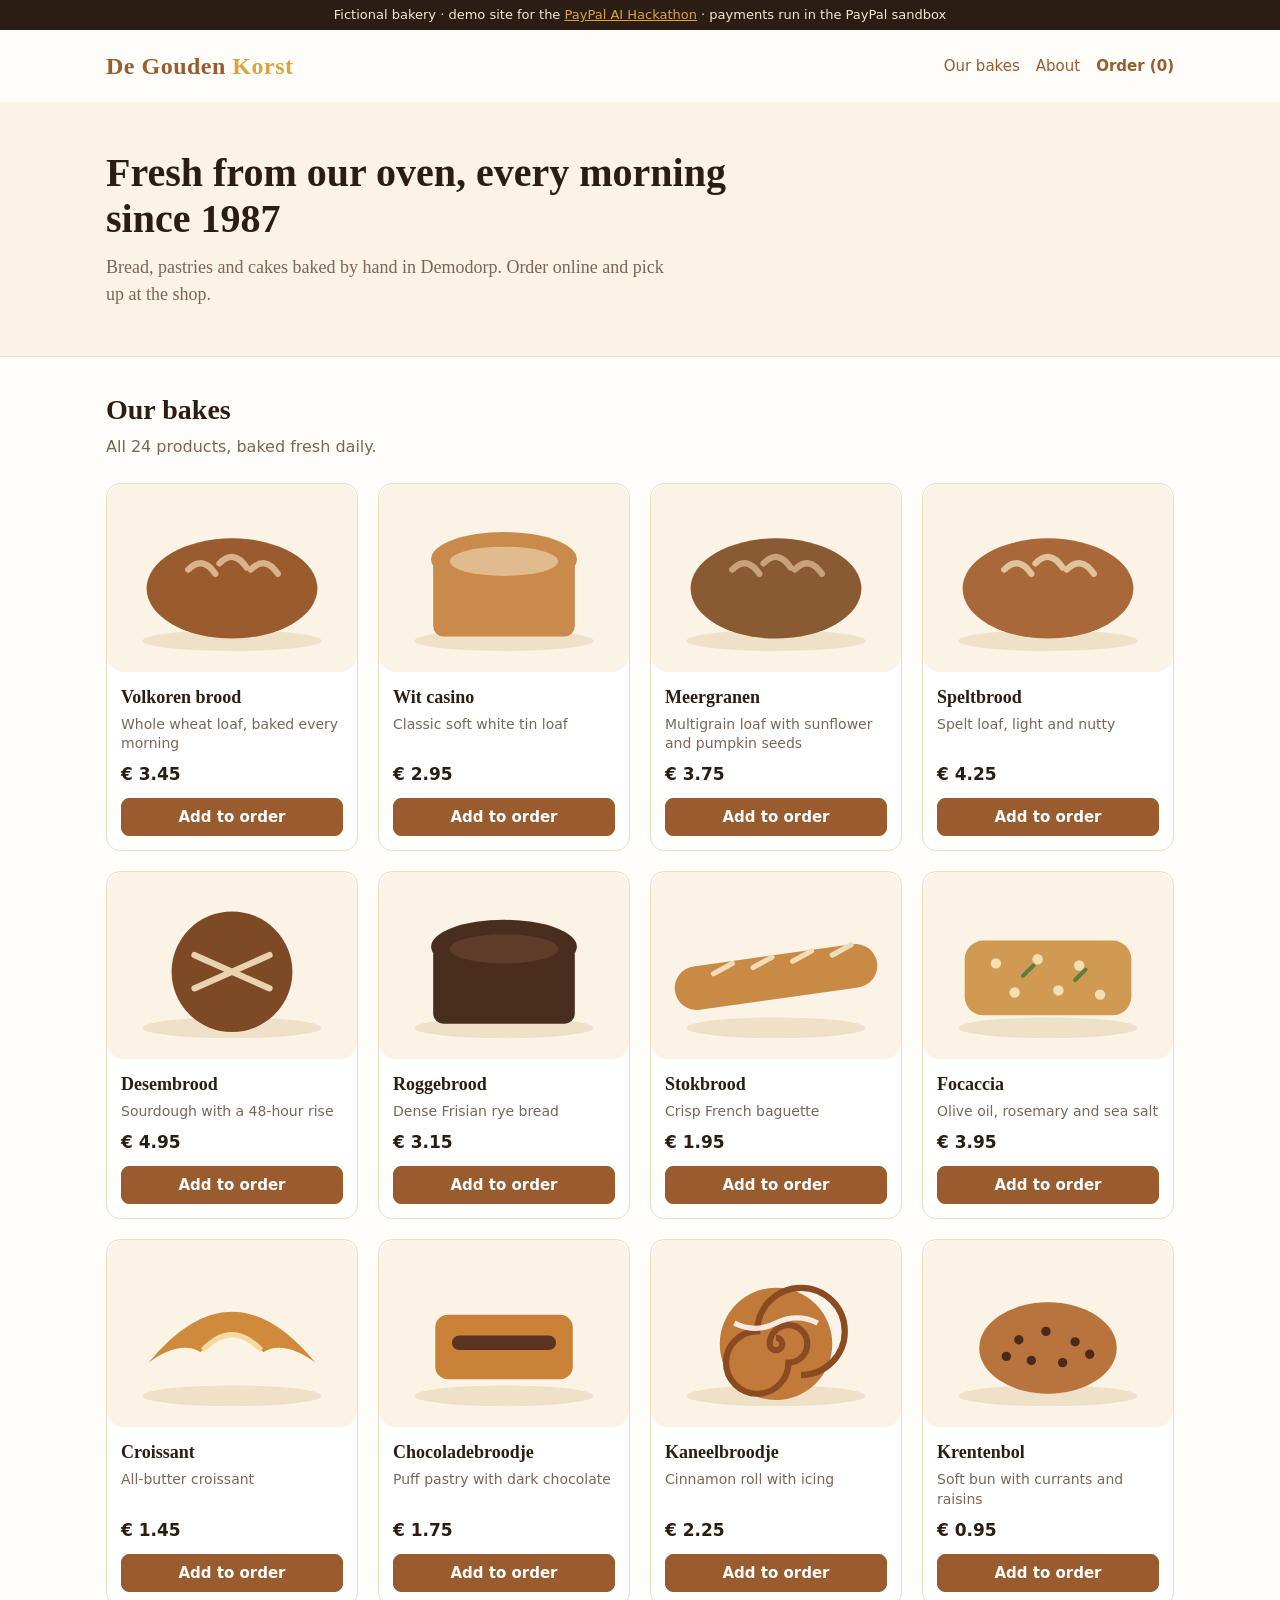
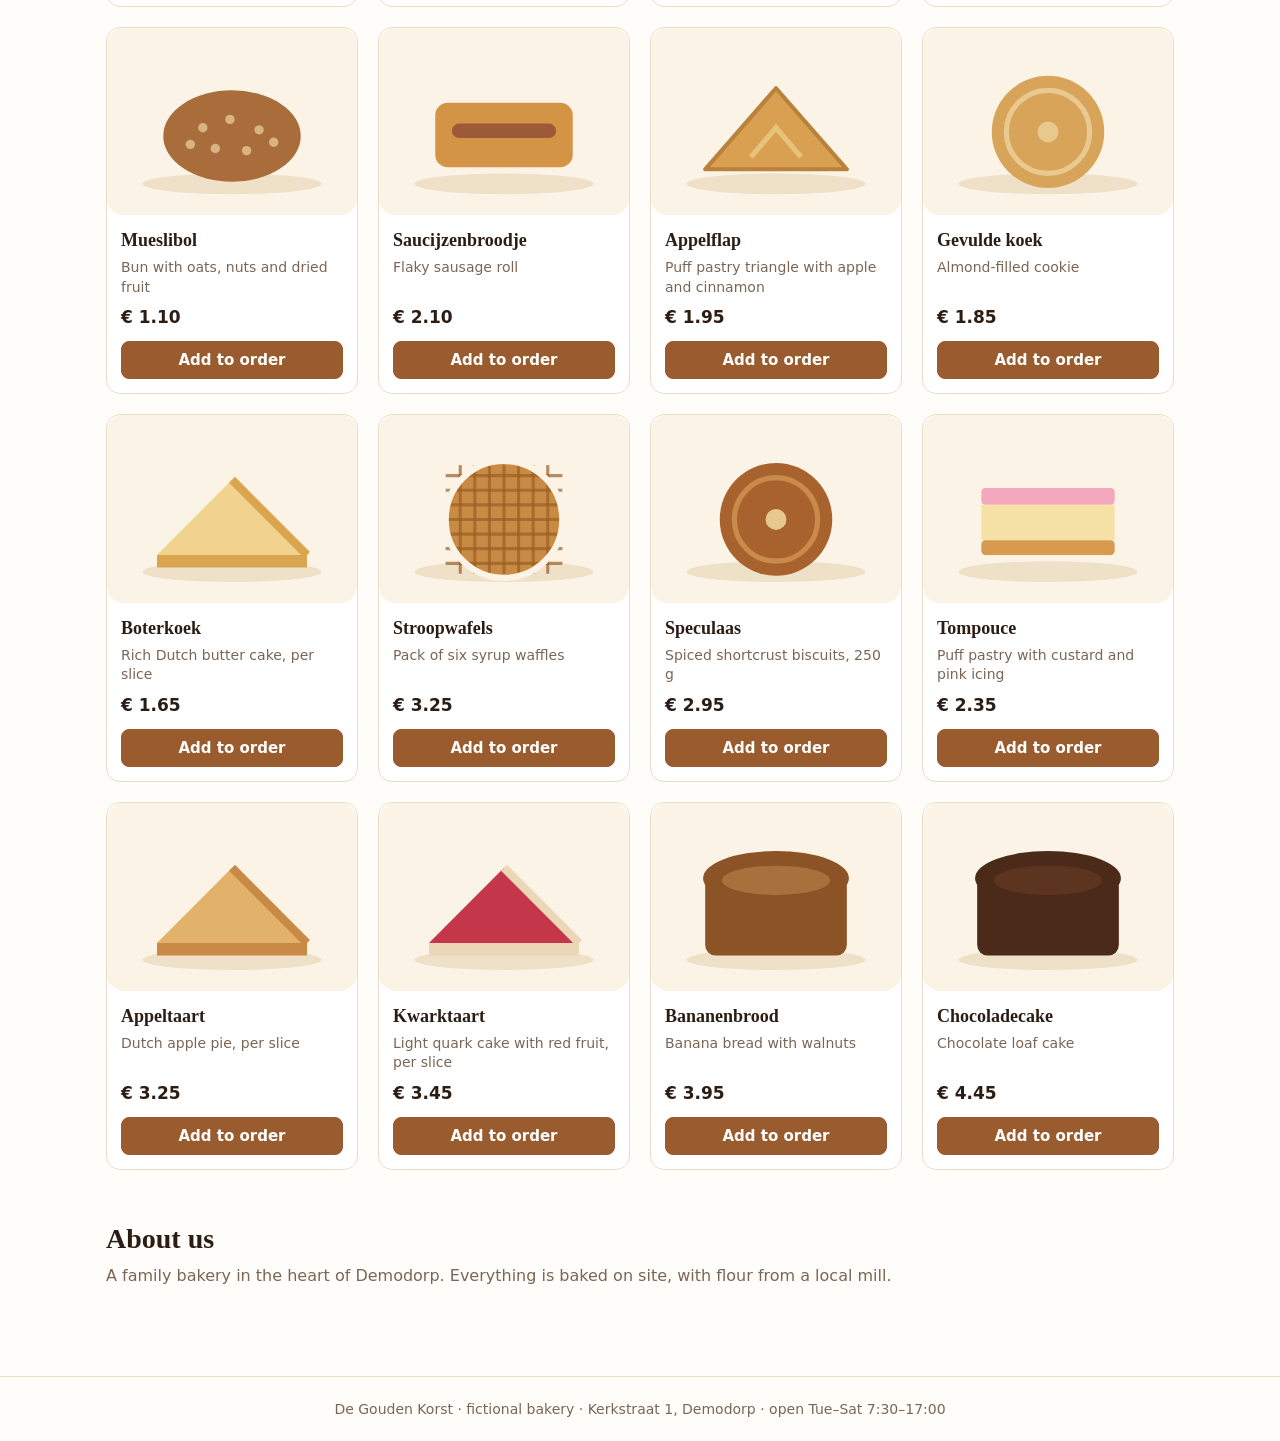
==== commit 35f40672: "Merge 7c176913463b78fb4224dc40dc08fe2e1f059b72 into 0d05e320d78242cae7400b374054ce86675b9a32" ====
--- a/index.html
+++ b/index.html
@@ -10,7 +10,7 @@
 <div class="demo-notice">Fictional bakery &middot; demo site for the <a href="https://paypalaihackathon.devpost.com/">PayPal AI Hackathon</a> &middot; payments run in the PayPal sandbox</div>
 <header class="site">
   <a class="logo" href="index.html">De Gouden <span>Korst</span></a>
-  <nav><a href="#assortiment">Our bakes</a><a href="#about">About</a></nav>
+  <nav><a href="#assortiment">Our bakes</a><a href="#about">About</a><a class="cart-link" href="checkout.html">Order (<span id="cart-count">0</span>)</a></nav>
 </header>
 <section class="hero"><div class="hero-inner">
   <h1>Fresh from our oven, every morning since 1987</h1>
@@ -27,7 +27,7 @@
         <h3>Volkoren brood</h3>
         <p>Whole wheat loaf, baked every morning</p>
         <div class="price">&euro; 3.45</div>
-        
+        <button type="button" data-add="volkoren">Add to order</button>
       </div>
     </article>
     <article class="product" data-slug="wit-casino" data-name="Wit casino" data-price="2.95">
@@ -36,7 +36,7 @@
         <h3>Wit casino</h3>
         <p>Classic soft white tin loaf</p>
         <div class="price">&euro; 2.95</div>
-        
+        <button type="button" data-add="wit-casino">Add to order</button>
       </div>
     </article>
     <article class="product" data-slug="meergranen" data-name="Meergranen" data-price="3.75">
@@ -45,7 +45,7 @@
         <h3>Meergranen</h3>
         <p>Multigrain loaf with sunflower and pumpkin seeds</p>
         <div class="price">&euro; 3.75</div>
-        
+        <button type="button" data-add="meergranen">Add to order</button>
       </div>
     </article>
     <article class="product" data-slug="spelt" data-name="Speltbrood" data-price="4.25">
@@ -54,7 +54,7 @@
         <h3>Speltbrood</h3>
         <p>Spelt loaf, light and nutty</p>
         <div class="price">&euro; 4.25</div>
-        
+        <button type="button" data-add="spelt">Add to order</button>
       </div>
     </article>
     <article class="product" data-slug="desem" data-name="Desembrood" data-price="4.95">
@@ -63,7 +63,7 @@
         <h3>Desembrood</h3>
         <p>Sourdough with a 48-hour rise</p>
         <div class="price">&euro; 4.95</div>
-        
+        <button type="button" data-add="desem">Add to order</button>
       </div>
     </article>
     <article class="product" data-slug="rogge" data-name="Roggebrood" data-price="3.15">
@@ -72,7 +72,7 @@
         <h3>Roggebrood</h3>
         <p>Dense Frisian rye bread</p>
         <div class="price">&euro; 3.15</div>
-        
+        <button type="button" data-add="rogge">Add to order</button>
       </div>
     </article>
     <article class="product" data-slug="stokbrood" data-name="Stokbrood" data-price="1.95">
@@ -81,7 +81,7 @@
         <h3>Stokbrood</h3>
         <p>Crisp French baguette</p>
         <div class="price">&euro; 1.95</div>
-        
+        <button type="button" data-add="stokbrood">Add to order</button>
       </div>
     </article>
     <article class="product" data-slug="focaccia" data-name="Focaccia" data-price="3.95">
@@ -90,7 +90,7 @@
         <h3>Focaccia</h3>
         <p>Olive oil, rosemary and sea salt</p>
         <div class="price">&euro; 3.95</div>
-        
+        <button type="button" data-add="focaccia">Add to order</button>
       </div>
     </article>
     <article class="product" data-slug="croissant" data-name="Croissant" data-price="1.45">
@@ -99,7 +99,7 @@
         <h3>Croissant</h3>
         <p>All-butter croissant</p>
         <div class="price">&euro; 1.45</div>
-        
+        <button type="button" data-add="croissant">Add to order</button>
       </div>
     </article>
     <article class="product" data-slug="chocoladebroodje" data-name="Chocoladebroodje" data-price="1.75">
@@ -108,7 +108,7 @@
         <h3>Chocoladebroodje</h3>
         <p>Puff pastry with dark chocolate</p>
         <div class="price">&euro; 1.75</div>
-        
+        <button type="button" data-add="chocoladebroodje">Add to order</button>
       </div>
     </article>
     <article class="product" data-slug="kaneelbroodje" data-name="Kaneelbroodje" data-price="2.25">
@@ -117,7 +117,7 @@
         <h3>Kaneelbroodje</h3>
         <p>Cinnamon roll with icing</p>
         <div class="price">&euro; 2.25</div>
-        
+        <button type="button" data-add="kaneelbroodje">Add to order</button>
       </div>
     </article>
     <article class="product" data-slug="krentenbol" data-name="Krentenbol" data-price="0.95">
@@ -126,7 +126,7 @@
         <h3>Krentenbol</h3>
         <p>Soft bun with currants and raisins</p>
         <div class="price">&euro; 0.95</div>
-        
+        <button type="button" data-add="krentenbol">Add to order</button>
       </div>
     </article>
     <article class="product" data-slug="muesli-bol" data-name="Mueslibol" data-price="1.10">
@@ -135,7 +135,7 @@
         <h3>Mueslibol</h3>
         <p>Bun with oats, nuts and dried fruit</p>
         <div class="price">&euro; 1.10</div>
-        
+        <button type="button" data-add="muesli-bol">Add to order</button>
       </div>
     </article>
     <article class="product" data-slug="saucijzenbroodje" data-name="Saucijzenbroodje" data-price="2.10">
@@ -144,7 +144,7 @@
         <h3>Saucijzenbroodje</h3>
         <p>Flaky sausage roll</p>
         <div class="price">&euro; 2.10</div>
-        
+        <button type="button" data-add="saucijzenbroodje">Add to order</button>
       </div>
     </article>
     <article class="product" data-slug="appelflap" data-name="Appelflap" data-price="1.95">
@@ -153,7 +153,7 @@
         <h3>Appelflap</h3>
         <p>Puff pastry triangle with apple and cinnamon</p>
         <div class="price">&euro; 1.95</div>
-        
+        <button type="button" data-add="appelflap">Add to order</button>
       </div>
     </article>
     <article class="product" data-slug="gevulde-koek" data-name="Gevulde koek" data-price="1.85">
@@ -162,7 +162,7 @@
         <h3>Gevulde koek</h3>
         <p>Almond-filled cookie</p>
         <div class="price">&euro; 1.85</div>
-        
+        <button type="button" data-add="gevulde-koek">Add to order</button>
       </div>
     </article>
     <article class="product" data-slug="boterkoek" data-name="Boterkoek" data-price="1.65">
@@ -171,7 +171,7 @@
         <h3>Boterkoek</h3>
         <p>Rich Dutch butter cake, per slice</p>
         <div class="price">&euro; 1.65</div>
-        
+        <button type="button" data-add="boterkoek">Add to order</button>
       </div>
     </article>
     <article class="product" data-slug="stroopwafel" data-name="Stroopwafels" data-price="3.25">
@@ -180,7 +180,7 @@
         <h3>Stroopwafels</h3>
         <p>Pack of six syrup waffles</p>
         <div class="price">&euro; 3.25</div>
-        
+        <button type="button" data-add="stroopwafel">Add to order</button>
       </div>
     </article>
     <article class="product" data-slug="speculaas" data-name="Speculaas" data-price="2.95">
@@ -189,7 +189,7 @@
         <h3>Speculaas</h3>
         <p>Spiced shortcrust biscuits, 250 g</p>
         <div class="price">&euro; 2.95</div>
-        
+        <button type="button" data-add="speculaas">Add to order</button>
       </div>
     </article>
     <article class="product" data-slug="tompouce" data-name="Tompouce" data-price="2.35">
@@ -198,7 +198,7 @@
         <h3>Tompouce</h3>
         <p>Puff pastry with custard and pink icing</p>
         <div class="price">&euro; 2.35</div>
-        
+        <button type="button" data-add="tompouce">Add to order</button>
       </div>
     </article>
     <article class="product" data-slug="appeltaart" data-name="Appeltaart" data-price="3.25">
@@ -207,7 +207,7 @@
         <h3>Appeltaart</h3>
         <p>Dutch apple pie, per slice</p>
         <div class="price">&euro; 3.25</div>
-        
+        <button type="button" data-add="appeltaart">Add to order</button>
       </div>
     </article>
     <article class="product" data-slug="kwarktaart" data-name="Kwarktaart" data-price="3.45">
@@ -216,7 +216,7 @@
         <h3>Kwarktaart</h3>
         <p>Light quark cake with red fruit, per slice</p>
         <div class="price">&euro; 3.45</div>
-        
+        <button type="button" data-add="kwarktaart">Add to order</button>
       </div>
     </article>
     <article class="product" data-slug="bananenbrood" data-name="Bananenbrood" data-price="3.95">
@@ -225,7 +225,7 @@
         <h3>Bananenbrood</h3>
         <p>Banana bread with walnuts</p>
         <div class="price">&euro; 3.95</div>
-        
+        <button type="button" data-add="bananenbrood">Add to order</button>
       </div>
     </article>
     <article class="product" data-slug="chocolade-cake" data-name="Chocoladecake" data-price="4.45">
@@ -234,7 +234,7 @@
         <h3>Chocoladecake</h3>
         <p>Chocolate loaf cake</p>
         <div class="price">&euro; 4.45</div>
-        
+        <button type="button" data-add="chocolade-cake">Add to order</button>
       </div>
     </article>
     </div>
@@ -244,6 +244,7 @@
     <p class="lead">A family bakery in the heart of Demodorp. Everything is baked on site, with flour from a local mill.</p>
   </section>
 </main>
+<script src="js/cart.js"></script>
 
 <footer>De Gouden Korst &middot; fictional bakery &middot; Kerkstraat 1, Demodorp &middot; open Tue&ndash;Sat 7:30&ndash;17:00</footer>
 </body>
--- a/css/style.css
+++ b/css/style.css
@@ -33,3 +33,21 @@
   .grid { grid-template-columns: repeat(2, minmax(0, 1fr)); gap: 12px; }
   .product h3 { font-size: 16px; }
 }
+
+.product button, .btn { margin-top: 10px; font: 600 15px system-ui, sans-serif; padding: 9px 12px; border-radius: 8px; border: 1px solid var(--crust); background: var(--crust); color: #fff; cursor: pointer; }
+.product button:active { transform: translateY(1px); }
+.cart-link { font: 600 15px system-ui, sans-serif; }
+.checkout { display: grid; grid-template-columns: 1.3fr 1fr; gap: 28px; align-items: start; }
+.panel { border: 1px solid var(--line); border-radius: 14px; padding: 18px; background: #fff; }
+.panel h3 { margin: 0 0 10px; }
+.lines { list-style: none; padding: 0; margin: 0; font-family: system-ui, sans-serif; }
+.lines li { display: flex; justify-content: space-between; gap: 12px; padding: 8px 0; border-bottom: 1px solid var(--line); }
+.total { display: flex; justify-content: space-between; font: 700 18px system-ui, sans-serif; margin-top: 12px; }
+label { display: block; font: 600 14px system-ui, sans-serif; margin: 14px 0 6px; }
+select, input { width: 100%; font: 16px system-ui, sans-serif; padding: 9px 10px; border: 1px solid var(--line); border-radius: 8px; }
+.slots { display: grid; grid-template-columns: repeat(3, 1fr); gap: 8px; }
+.slots label { margin: 0; display: flex; align-items: center; justify-content: center; gap: 6px; border: 1px solid var(--line); border-radius: 8px; padding: 9px 6px; font-weight: 500; cursor: pointer; }
+.slots input { width: auto; }
+.note { font: 14px system-ui, sans-serif; color: var(--muted); }
+.success { background: #eaf6ec; border: 1px solid #b9dfc0; border-radius: 12px; padding: 16px; font-family: system-ui, sans-serif; }
+@media (max-width: 760px) { .checkout { grid-template-columns: 1fr; } .slots { grid-template-columns: repeat(2, 1fr); } }
